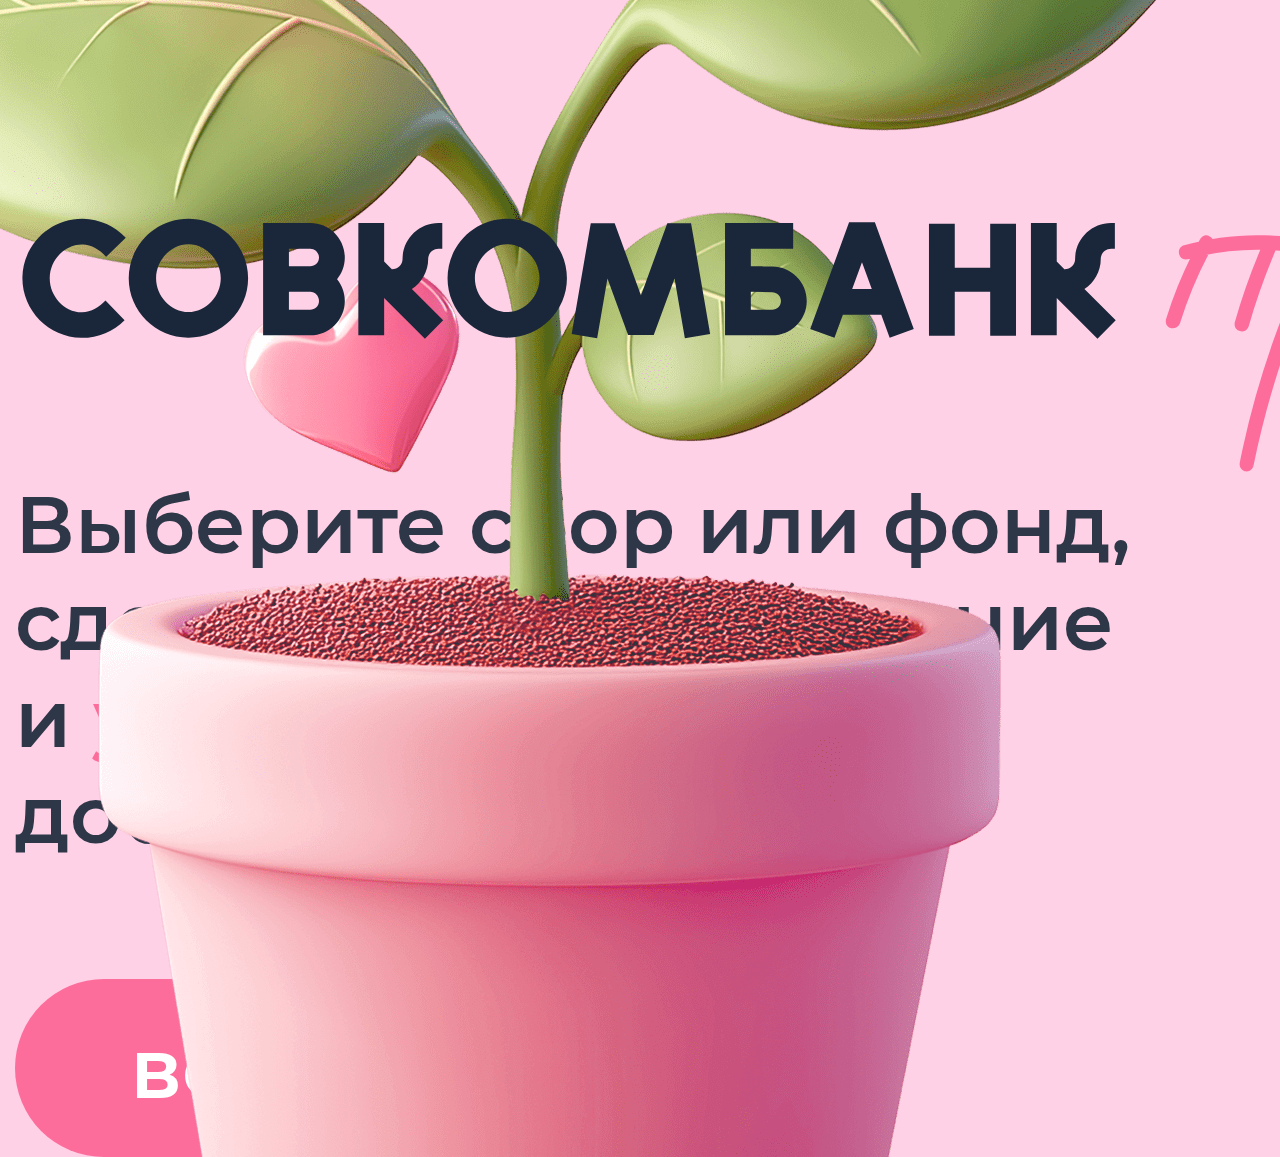
==== kind-donate.html @ b061c76d "add new pages" ====
<!doctype html>
<html lang="ru">

<head>
    <meta charset="UTF-8">


    <link rel="stylesheet" href="assets/css/style.css?_v=20241016005036">
    <meta name="viewport" content="width=device-width, user-scalable=no, initial-scale=1.0, maximum-scale=1.0, minimum-scale=1.0">
    <meta http-equiv="X-UA-Compatible" content="ie=edge">

    <title>Добро возвращается</title>
</head>

<body style="background: #FFD1E6">

    <div class="wrapper">
        <div class="kind kind_kind block">


            <div class="kind__container container">
                <header class="header">
                    <div class="header__logo header__logo_big">
                        <img src="assets/images/kind/logo.svg" alt="">
                    </div>
                </header>
                <div class="kind__body">
                    <div class="kind__text text text_big">
                        <p>
                            Выберите сбор или фонд,
                            <br>
                            сделайте пожертвование
                            <br>
                            и <span>увеличьте его втрое</span>
                            <br>
                            добробаллами
                        </p>
                        <a href="https://технологиидобра.рф/register?utm_source=site_button_main&utm_medium=button&utm_campaign=new_main_button" class="kind__button button_pink button">все сборы</a>
                    </div>
                    <div class="kind__image kind__image_abs">
                        <img src="assets/images/kind/kind-plant.png" alt="">
                    </div>
                </div>
            </div>

        </div>
    </div>


    <script src="assets/js/app.js?_v=20241016005036"></script>
</body>

</html>
---- assets/css/style.css ----
@font-face {
  font-family: "Aeroport";
  src: url("../fonts/Aeroport.eot");
  src: url("../fonts/Aeroport.eot?#iefix") format("embedded-opentype"), url("../fonts/Aeroport.woff2") format("woff2"), url("../fonts/Aeroport.woff") format("woff"), url("../fonts/Aeroport.ttf") format("truetype"), url("../fonts/Aeroport.svg#Aeroport") format("svg");
  font-weight: normal;
  font-style: normal;
  font-display: swap;
}

@font-face {
  font-family: "Montserrat";
  src: url("../fonts/Montserrat-SemiBold.eot");
  src: url("../fonts/Montserrat-SemiBold.eot?#iefix") format("embedded-opentype"), url("../fonts/Montserrat-SemiBold.woff2") format("woff2"), url("../fonts/Montserrat-SemiBold.woff") format("woff"), url("../fonts/Montserrat-SemiBold.ttf") format("truetype"), url("../fonts/Montserrat-SemiBold.svg#Montserrat-SemiBold") format("svg");
  font-weight: 600;
  font-style: normal;
  font-display: swap;
}

@font-face {
  font-family: "Montserrat";
  src: url("../fonts/Montserrat-Bold.eot");
  src: url("../fonts/Montserrat-Bold.eot?#iefix") format("embedded-opentype"), url("../fonts/Montserrat-Bold.woff2") format("woff2"), url("../fonts/Montserrat-Bold.woff") format("woff"), url("../fonts/Montserrat-Bold.ttf") format("truetype"), url("../fonts/Montserrat-Bold.svg#Montserrat-Bold") format("svg");
  font-weight: bold;
  font-style: normal;
  font-display: swap;
}

* {
  padding: 0;
  margin: 0;
  border: 0;
}

*,
*:before,
*:after {
  -webkit-box-sizing: border-box;
  box-sizing: border-box;
}

:focus,
:active {
  outline: none;
}

a:focus,
a:active {
  outline: none;
}

nav,
footer,
header,
aside {
  display: block;
}

html,
body {
  height: 100%;
  width: 100%;
  font-size: 100%;
  line-height: 1;
  font-size: 14px;
  -ms-text-size-adjust: 100%;
  -moz-text-size-adjust: 100%;
  -webkit-text-size-adjust: 100%;
}

input,
button,
textarea {
  font-family: inherit;
}

input::-ms-clear {
  display: none;
}

button {
  cursor: pointer;
  background: none;
}

button::-moz-focus-inner {
  padding: 0;
  border: 0;
}

a,
a:visited {
  text-decoration: none;
}

a:hover {
  text-decoration: none;
}

ul li {
  list-style: none;
}

img {
  vertical-align: top;
}

h1,
h2,
h3,
h4,
h5,
h6 {
  font-size: inherit;
  font-weight: 400;
}

a {
  color: inherit;
}

* {
  min-width: 0;
}

body {
  font-family: "Aeroport", sans-serif;
  color: #fff;
  background: linear-gradient(258.67deg, #F3E4D2 -37.84%, #A7CBB5 34.23%, #00715D 101.45%);
}

html {
  overflow-x: hidden;
}

img {
  pointer-events: none;
}

.wrapper {
  display: -webkit-box;
  display: -ms-flexbox;
  display: flex;
  -webkit-box-orient: vertical;
  -webkit-box-direction: normal;
  -ms-flex-direction: column;
  flex-direction: column;
  min-height: 100%;
  position: relative;
}

.page,
.header,
.footer {
  position: relative;
  z-index: 2;
}

.container {
  margin: 0 auto;
  max-width: 3320px;
  padding: 0 15px;
  width: 100%;
}

.button {
  -webkit-transition: all 0.3s ease 0s;
  transition: all 0.3s ease 0s;
  display: -webkit-inline-box;
  display: -ms-inline-flexbox;
  display: inline-flex;
  -webkit-box-pack: center;
  -ms-flex-pack: center;
  justify-content: center;
  -webkit-box-align: center;
  -ms-flex-align: center;
  align-items: center;
  background: #00715D;
  border-radius: 100px;
  min-height: 200px;
  padding: 0 50px;
  color: #fff;
  font-size: 70px;
}

.button_pink {
  background: #FD6D9B;
  min-height: 178px;
  font-size: 84px;
  padding: 0 115px;
}

.block {
  padding: 30px 0;
  min-height: 100vh;
  display: -webkit-box;
  display: -ms-flexbox;
  display: flex;
  -webkit-box-pack: center;
  -ms-flex-pack: center;
  justify-content: center;
  -webkit-box-align: center;
  -ms-flex-align: center;
  align-items: center;
  -webkit-box-orient: vertical;
  -webkit-box-direction: normal;
  -ms-flex-direction: column;
  flex-direction: column;
}

.text {
  font-size: 70px;
}

.text_big {
  font-size: 80px;
  color: #2D3748;
  font-family: "Montserrat", sans-serif;
  line-height: 121.25%;
  font-weight: 600;
}

.text_big span {
  color: #FD6D9B;
}

.for__image {
  display: -webkit-box;
  display: -ms-flexbox;
  display: flex;
  -webkit-box-pack: center;
  -ms-flex-pack: center;
  justify-content: center;
  -webkit-box-align: center;
  -ms-flex-align: center;
  align-items: center;
  margin-bottom: 200px;
  -webkit-box-flex: 1;
  -ms-flex: 1 1 auto;
  flex: 1 1 auto;
}

.for__image img {
  width: 100%;
  height: 100%;
  -o-object-fit: cover;
  object-fit: cover;
}

.for__block {
  -webkit-box-flex: 0;
  -ms-flex: 0 1 50%;
  flex: 0 1 50%;
  padding: 0 65px;
  display: -webkit-box;
  display: -ms-flexbox;
  display: flex;
  -webkit-box-orient: vertical;
  -webkit-box-direction: normal;
  -ms-flex-direction: column;
  flex-direction: column;
}

.for__block:nth-child(1) img {
  position: relative;
  left: -80px;
  max-width: 1203px;
  max-height: 1066px;
}

.for__block:nth-child(2) img {
  position: relative;
  right: -80px;
  max-width: 1082px;
  max-height: 994px;
}

.for__button {
  width: 100%;
}

.for__container {
  display: -webkit-box;
  display: -ms-flexbox;
  display: flex;
  max-width: 2580px;
  margin: 0 -65px;
}

.for_kind {
  -webkit-box-pack: start;
  -ms-flex-pack: start;
  justify-content: flex-start;
  padding: 0 !important;
}

.for_kind .for__block:nth-child(1) img {
  max-width: 683px;
  max-height: 1006px;
}

.for_kind .for__block:nth-child(2) img {
  max-width: 952px;
  max-height: 823px;
}

.for_kind .for__body {
  display: -webkit-box;
  display: -ms-flexbox;
  display: flex;
  -webkit-box-flex: 1;
  -ms-flex: 1 1 auto;
  flex: 1 1 auto;
  -webkit-box-align: center;
  -ms-flex-align: center;
  align-items: center;
  margin: 0 -100px;
}

.for_kind .for__block {
  min-height: 1500px;
  padding: 0 100px;
}

.for_kind .for__container {
  min-height: 100vh;
  -webkit-box-orient: vertical;
  -webkit-box-direction: normal;
  -ms-flex-direction: column;
  flex-direction: column;
  padding: 50px 15px !important;
  margin: 0 !important;
}

.for_kind .for__button {
  background: #FD6D9B;
  min-height: 178px;
  font-size: 84px;
}

.single {
  -webkit-box-pack: start;
  -ms-flex-pack: start;
  justify-content: flex-start;
  padding-top: 370px !important;
}

.single__container {
  display: -webkit-box;
  display: -ms-flexbox;
  display: flex;
  -webkit-box-pack: justify;
  -ms-flex-pack: justify;
  justify-content: space-between;
}

.single__text {
  max-width: 1235px;
}

.single__text_l {
  max-width: 1593px;
}

.single__button {
  min-width: 1211px;
}

.single__image {
  position: absolute;
  bottom: 0;
  left: 0;
}

.single__image_b {
  bottom: 100px;
  width: 100%;
}

.single__image_b img {
  width: 100%;
  height: auto;
}

.kind {
  -webkit-box-pack: start;
  -ms-flex-pack: start;
  justify-content: flex-start;
  padding-top: 110px;
}

.kind__button {
  margin-top: 115px;
}

.kind_kind {
  padding: 0 !important;
}

.kind_kind .kind__container {
  position: relative;
  padding-top: 110px;
}

.kind_kind .kind__container_static {
  position: static;
}

.kind_kind .kind__image_abs img {
  position: absolute;
  bottom: 0;
  right: 15px;
}

.kind_kind .kind__image_t img {
  bottom: auto;
  top: 0;
  right: 0;
}

.kind__container {
  display: -webkit-box;
  display: -ms-flexbox;
  display: flex;
  -webkit-box-orient: vertical;
  -webkit-box-direction: normal;
  -ms-flex-direction: column;
  flex-direction: column;
  min-height: 100vh;
}

.kind__container .header {
  -webkit-box-flex: 0;
  -ms-flex: 0 0 auto;
  flex: 0 0 auto;
}

.kind__title {
  color: #2D3748;
  font-family: "Montserrat", sans-serif;
  margin-bottom: 100px;
  font-size: 115px;
  font-weight: 700;
}

.kind__body {
  -webkit-box-flex: 1;
  -ms-flex: 1 1 auto;
  flex: 1 1 auto;
  display: -webkit-box;
  display: -ms-flexbox;
  display: flex;
  -webkit-box-pack: justify;
  -ms-flex-pack: justify;
  justify-content: space-between;
  -webkit-box-align: center;
  -ms-flex-align: center;
  align-items: center;
}

.kind__text {
  margin-right: 50px;
}

.kind__image {
  max-width: 1440px;
  height: auto;
}

.header__logo img {
  max-width: 767px;
  height: auto;
}

.header__logo_big img {
  max-width: 2050px;
}

@media (any-hover: hover) {
  .button:hover {
    background: #035949;
  }

  .button_pink:hover {
    background: #b93664;
  }

  .for_kind .for__button:hover {
    background: #b93664;
  }
}
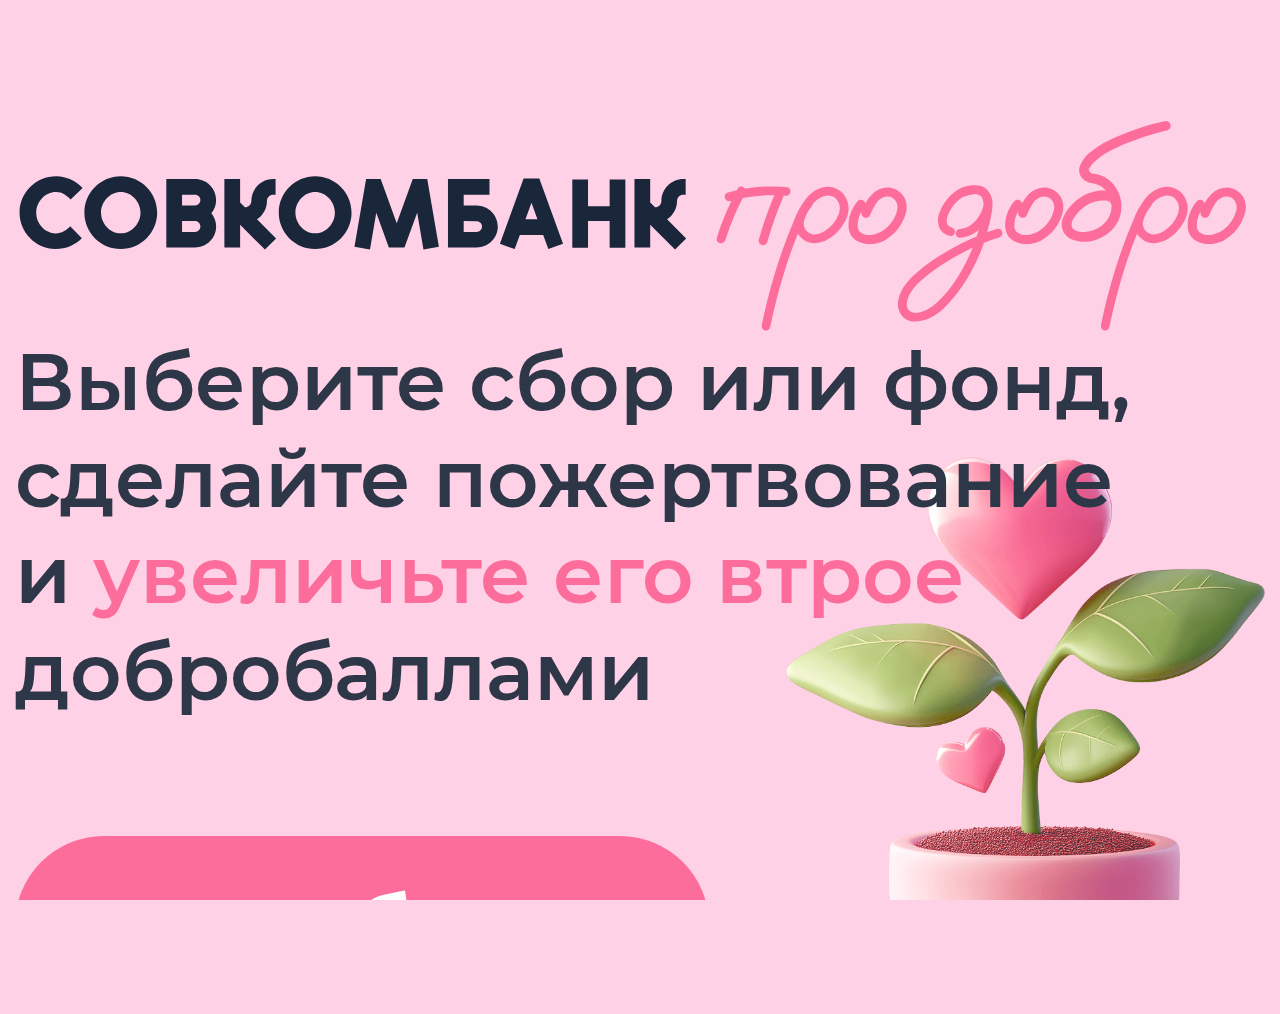
==== commit 8e745e55: "update" ====
--- a/kind-donate.html
+++ b/kind-donate.html
@@ -5,7 +5,7 @@
     <meta charset="UTF-8">
 
 
-    <link rel="stylesheet" href="assets/css/style.css?_v=20241016005036">
+    <link rel="stylesheet" href="assets/css/style.css?_v=20241016121316">
     <meta name="viewport" content="width=device-width, user-scalable=no, initial-scale=1.0, maximum-scale=1.0, minimum-scale=1.0">
     <meta http-equiv="X-UA-Compatible" content="ie=edge">
 
@@ -47,7 +47,7 @@
     </div>
 
 
-    <script src="assets/js/app.js?_v=20241016005036"></script>
+    <script src="assets/js/app.js?_v=20241016121316"></script>
 </body>
 
 </html>--- a/assets/css/style.css
+++ b/assets/css/style.css
@@ -23,6 +23,12 @@
   font-weight: bold;
   font-style: normal;
   font-display: swap;
+}
+
+html,
+body {
+  width: 100%;
+  overflow-x: hidden;
 }
 
 * {
@@ -175,6 +181,7 @@
   -ms-flex-align: center;
   align-items: center;
   background: #00715D;
+  text-align: center;
   border-radius: 100px;
   min-height: 200px;
   padding: 0 50px;
@@ -262,14 +269,12 @@
 
 .for__block:nth-child(1) img {
   position: relative;
-  left: -80px;
   max-width: 1203px;
   max-height: 1066px;
 }
 
 .for__block:nth-child(2) img {
   position: relative;
-  right: -80px;
   max-width: 1082px;
   max-height: 994px;
 }
@@ -348,6 +353,9 @@
   display: -webkit-box;
   display: -ms-flexbox;
   display: flex;
+  -webkit-box-align: start;
+  -ms-flex-align: start;
+  align-items: flex-start;
   -webkit-box-pack: justify;
   -ms-flex-pack: justify;
   justify-content: space-between;
@@ -371,6 +379,10 @@
   left: 0;
 }
 
+.single__image img {
+  width: 2678px;
+}
+
 .single__image_b {
   bottom: 100px;
   width: 100%;
@@ -379,6 +391,7 @@
 .single__image_b img {
   width: 100%;
   height: auto;
+  width: 3840px;
 }
 
 .kind {
@@ -409,12 +422,14 @@
   position: absolute;
   bottom: 0;
   right: 15px;
+  width: 1486px;
 }
 
 .kind_kind .kind__image_t img {
   bottom: auto;
   top: 0;
   right: 0;
+  width: 1498px;
 }
 
 .kind__container {
@@ -459,6 +474,8 @@
 
 .kind__text {
   margin-right: 50px;
+  position: relative;
+  z-index: 4;
 }
 
 .kind__image {
@@ -466,13 +483,47 @@
   height: auto;
 }
 
+.kind__image img {
+  width: 100%;
+  height: auto;
+}
+
 .header__logo img {
+  width: 100%;
   max-width: 767px;
   height: auto;
 }
 
 .header__logo_big img {
   max-width: 2050px;
+}
+
+@media (min-width: 3000.98px) {
+  .for__block:nth-child(1) img {
+    left: -80px;
+  }
+
+  .for__block:nth-child(2) img {
+    right: -80px;
+  }
+}
+
+@media (max-width: 3300px) {
+  .single__image img {
+    width: calc(300px + 2378 * (100vw - 320px) / 2980);
+  }
+
+  .single__image_b img {
+    width: calc(300px + 3540 * (100vw - 320px) / 2980);
+  }
+
+  .kind_kind .kind__image_abs img {
+    width: calc(1px + 1485 * (100vw - 320px) / 2980);
+  }
+
+  .kind_kind .kind__image_t img {
+    width: calc(1px + 1497 * (100vw - 320px) / 2980);
+  }
 }
 
 @media (any-hover: hover) {
